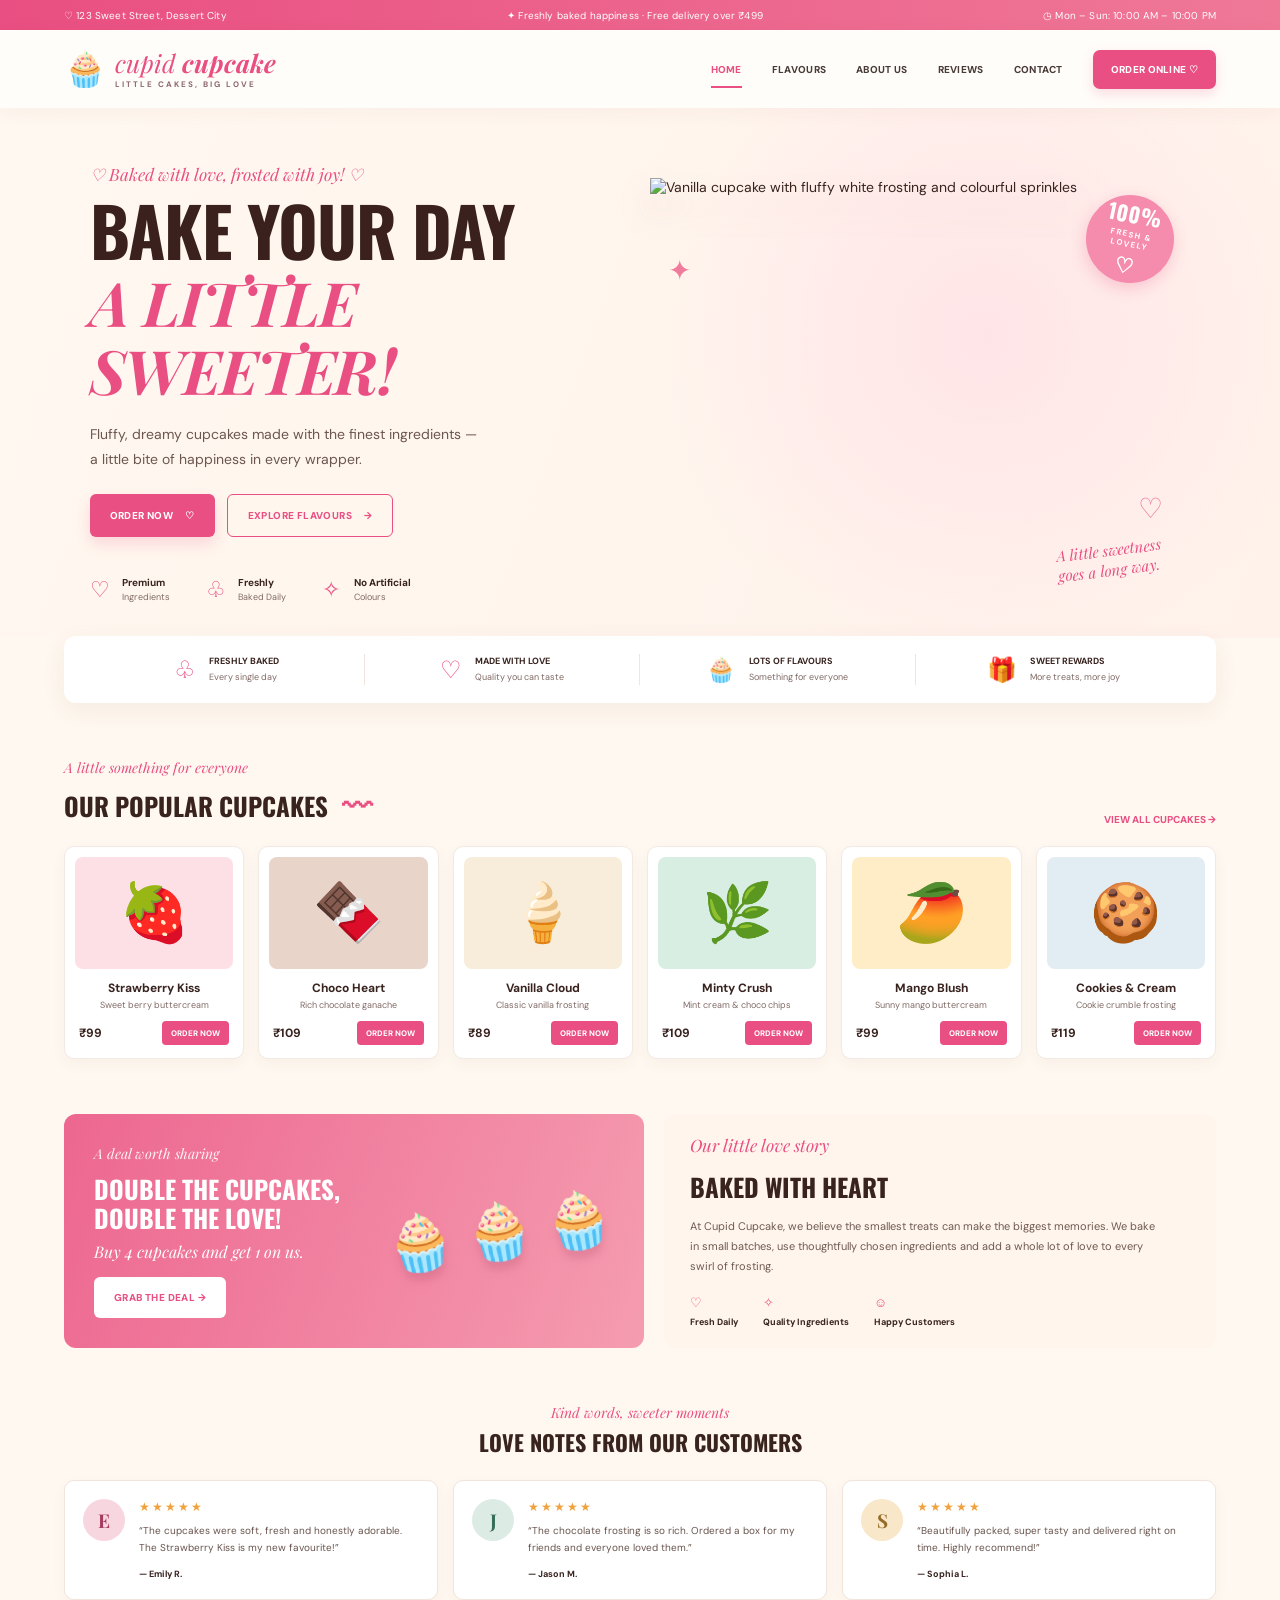
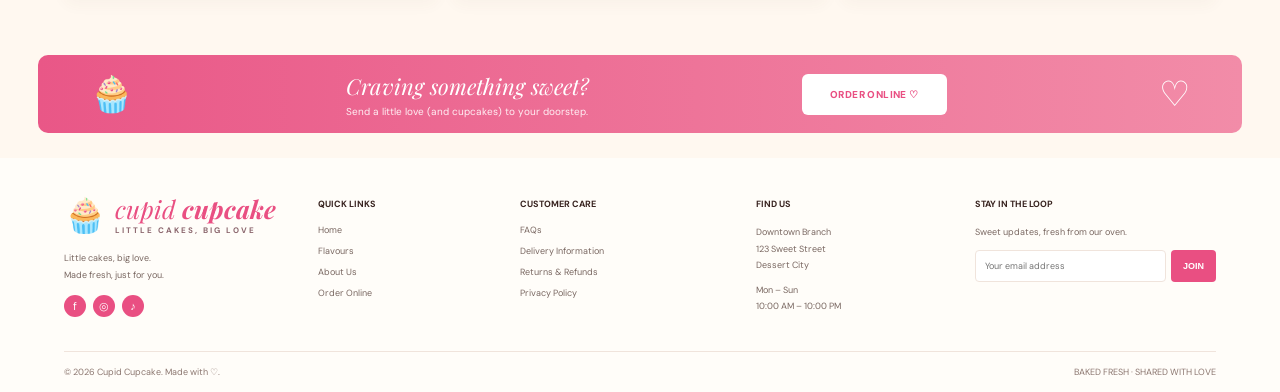
==== index.html @ 5f015a70 "Add files via upload" ====
<!DOCTYPE html>
<html lang="en">
<head>
  <meta charset="UTF-8">
  <meta name="viewport" content="width=device-width, initial-scale=1.0">
  <meta name="description" content="Cupid Cupcake — little cakes, big love. Freshly baked cupcakes for every sweet moment.">
  <title>Cupid Cupcake | Little Cakes, Big Love</title>
  <link rel="preconnect" href="https://fonts.googleapis.com">
  <link rel="preconnect" href="https://fonts.gstatic.com" crossorigin>
  <link href="https://fonts.googleapis.com/css2?family=DM+Sans:wght@400;500;600;700;800&family=Playfair+Display:ital,wght@0,600;0,700;1,600;1,700&family=Oswald:wght@500;600;700&display=swap" rel="stylesheet">
  <link rel="stylesheet" href="styles.css">
</head>
<body>
  <div class="top-strip">
    <span>♡ 123 Sweet Street, Dessert City</span>
    <span>✦ Freshly baked happiness · Free delivery over ₹499</span>
    <span>◷ Mon – Sun: 10:00 AM – 10:00 PM</span>
  </div>

  <header class="site-header">
    <a class="brand" href="index.html" aria-label="Cupid Cupcake home">
      <span class="brand-mark">🧁</span>
      <span class="brand-name">cupid <b>cupcake</b><small>LITTLE CAKES, BIG LOVE</small></span>
    </a>
    <button class="menu-toggle" aria-label="Toggle navigation" aria-expanded="false">☰</button>
    <nav class="main-nav">
      <a class="active" href="#home">HOME</a>
      <a href="#flavors">FLAVOURS</a>
      <a href="#about">ABOUT US</a>
      <a href="#reviews">REVIEWS</a>
      <a href="#contact">CONTACT</a>
      <a class="nav-order" href="order.html">ORDER ONLINE <span>♡</span></a>
    </nav>
  </header>

  <main>
    <section class="hero" id="home">
      <div class="hero-copy">
        <p class="eyebrow">♡ Baked with love, frosted with joy! ♡</p>
        <h1>BAKE YOUR DAY<br><em>A LITTLE SWEETER!</em></h1>
        <p class="hero-description">Fluffy, dreamy cupcakes made with the finest ingredients — a little bite of happiness in every wrapper.</p>
        <div class="hero-actions">
          <a class="button button-primary" href="order.html">ORDER NOW <span>♡</span></a>
          <a class="button button-outline" href="#flavors">EXPLORE FLAVOURS <span>→</span></a>
        </div>
        <div class="hero-perks">
          <div><span>♡</span><b>Premium</b><small>Ingredients</small></div>
          <div><span>♧</span><b>Freshly</b><small>Baked Daily</small></div>
          <div><span>✧</span><b>No Artificial</b><small>Colours</small></div>
        </div>
      </div>
      <div class="hero-art">
        <div class="floating-sticker">100%<small>FRESH &<br>LOVELY</small>♡</div>
        <span class="sparkle sparkle-one">✦</span><span class="sparkle sparkle-two">♡</span>
        <img src="assets/cupcake-hero.png" alt="Vanilla cupcake with fluffy white frosting and colourful sprinkles">
        <div class="hero-caption">A little sweetness<br>goes a long way.</div>
      </div>
    </section>

    <section class="benefit-bar" aria-label="Our promises">
      <div><span>♧</span><p><b>FRESHLY BAKED</b><small>Every single day</small></p></div>
      <div><span>♡</span><p><b>MADE WITH LOVE</b><small>Quality you can taste</small></p></div>
      <div><span>🧁</span><p><b>LOTS OF FLAVOURS</b><small>Something for everyone</small></p></div>
      <div><span>🎁</span><p><b>SWEET REWARDS</b><small>More treats, more joy</small></p></div>
    </section>

    <section class="flavours section-wrap" id="flavors">
      <div class="section-heading">
        <div><p class="eyebrow">A little something for everyone</p><h2>OUR POPULAR CUPCAKES <span>〰</span></h2></div>
        <a class="text-link" href="order.html">VIEW ALL CUPCAKES →</a>
      </div>
      <div class="flavour-grid">
        <article class="flavour-card"><div class="flavour-art strawberry">🍓</div><h3>Strawberry Kiss</h3><p>Sweet berry buttercream</p><div class="card-bottom"><b>₹99</b><a href="order.html?item=Strawberry%20Kiss">ORDER NOW</a></div></article>
        <article class="flavour-card"><div class="flavour-art chocolate">🍫</div><h3>Choco Heart</h3><p>Rich chocolate ganache</p><div class="card-bottom"><b>₹109</b><a href="order.html?item=Choco%20Heart">ORDER NOW</a></div></article>
        <article class="flavour-card"><div class="flavour-art vanilla">🍦</div><h3>Vanilla Cloud</h3><p>Classic vanilla frosting</p><div class="card-bottom"><b>₹89</b><a href="order.html?item=Vanilla%20Cloud">ORDER NOW</a></div></article>
        <article class="flavour-card"><div class="flavour-art mint">🌿</div><h3>Minty Crush</h3><p>Mint cream & choco chips</p><div class="card-bottom"><b>₹109</b><a href="order.html?item=Minty%20Crush">ORDER NOW</a></div></article>
        <article class="flavour-card"><div class="flavour-art mango">🥭</div><h3>Mango Blush</h3><p>Sunny mango buttercream</p><div class="card-bottom"><b>₹99</b><a href="order.html?item=Mango%20Blush">ORDER NOW</a></div></article>
        <article class="flavour-card"><div class="flavour-art cookies">🍪</div><h3>Cookies & Cream</h3><p>Cookie crumble frosting</p><div class="card-bottom"><b>₹119</b><a href="order.html?item=Cookies%20%26%20Cream">ORDER NOW</a></div></article>
      </div>
    </section>

    <section class="story-row section-wrap" id="about">
      <div class="deal-panel">
        <div><p class="eyebrow">A deal worth sharing</p><h2>DOUBLE THE CUPCAKES,<br>DOUBLE THE LOVE!</h2><p>Buy 4 cupcakes and get 1 on us.</p><a class="button button-light" href="order.html">GRAB THE DEAL →</a></div>
        <div class="deal-cupcakes">🧁 🧁 🧁</div>
      </div>
      <div class="about-panel">
        <p class="eyebrow">Our little love story</p><h2>BAKED WITH HEART</h2>
        <p>At Cupid Cupcake, we believe the smallest treats can make the biggest memories. We bake in small batches, use thoughtfully chosen ingredients and add a whole lot of love to every swirl of frosting.</p>
        <div class="about-points"><span>♡ <b>Fresh Daily</b></span><span>✧ <b>Quality Ingredients</b></span><span>☺ <b>Happy Customers</b></span></div>
      </div>
    </section>

    <section class="reviews section-wrap" id="reviews">
      <div class="center-heading"><p class="eyebrow">Kind words, sweeter moments</p><h2>LOVE NOTES FROM OUR CUSTOMERS</h2></div>
      <div class="review-grid">
        <article class="review-card"><div class="avatar">E</div><div><div class="stars">★★★★★</div><p>“The cupcakes were soft, fresh and honestly adorable. The Strawberry Kiss is my new favourite!”</p><b>— Emily R.</b></div></article>
        <article class="review-card"><div class="avatar avatar-two">J</div><div><div class="stars">★★★★★</div><p>“The chocolate frosting is so rich. Ordered a box for my friends and everyone loved them.”</p><b>— Jason M.</b></div></article>
        <article class="review-card"><div class="avatar avatar-three">S</div><div><div class="stars">★★★★★</div><p>“Beautifully packed, super tasty and delivered right on time. Highly recommend!”</p><b>— Sophia L.</b></div></article>
      </div>
    </section>

    <section class="cta-strip"><span>🧁</span><div><h2>Craving something sweet?</h2><p>Send a little love (and cupcakes) to your doorstep.</p></div><a class="button button-light" href="order.html">ORDER ONLINE ♡</a><span>♡</span></section>
  </main>

  <footer id="contact">
    <div class="footer-main">
      <div class="footer-brand"><a class="brand" href="#home"><span class="brand-mark">🧁</span><span class="brand-name">cupid <b>cupcake</b><small>LITTLE CAKES, BIG LOVE</small></span></a><p>Little cakes, big love.<br>Made fresh, just for you.</p><div class="socials"><a href="#">f</a><a href="#">◎</a><a href="#">♪</a></div></div>
      <div><h4>QUICK LINKS</h4><a href="#home">Home</a><a href="#flavors">Flavours</a><a href="#about">About Us</a><a href="order.html">Order Online</a></div>
      <div><h4>CUSTOMER CARE</h4><a href="#contact">FAQs</a><a href="#contact">Delivery Information</a><a href="#contact">Returns & Refunds</a><a href="#contact">Privacy Policy</a></div>
      <div><h4>FIND US</h4><p>Downtown Branch<br>123 Sweet Street<br>Dessert City</p><p>Mon – Sun<br>10:00 AM – 10:00 PM</p></div>
      <div><h4>STAY IN THE LOOP</h4><p>Sweet updates, fresh from our oven.</p><form class="newsletter" id="newsletter"><input type="email" placeholder="Your email address" required><button>JOIN</button></form><small id="newsletter-message"></small></div>
    </div>
    <div class="footer-bottom"><span>© 2026 Cupid Cupcake. Made with ♡.</span><span>BAKED FRESH · SHARED WITH LOVE</span></div>
  </footer>
  <script src="script.js"></script>
</body>
</html>
---- styles.css ----
*{box-sizing:border-box} :root{--pink:#e94f82;--pink-dark:#d93670;--rose:#f9d7df;--cream:#fff8f0;--ink:#38231f;--muted:#806b65;--line:#f0e4dc;--mint:#d9f0e5} html{scroll-behavior:smooth}body{margin:0;background:var(--cream);color:var(--ink);font-family:"DM Sans",sans-serif;font-size:14px}.top-strip{height:30px;background:linear-gradient(90deg,#e94f82,#ef7897);color:white;display:flex;align-items:center;justify-content:space-between;padding:0 5%;font-size:10px;letter-spacing:.15px}.site-header{height:78px;background:#fffdf9;display:flex;align-items:center;justify-content:space-between;padding:0 5%;position:sticky;top:0;z-index:20;box-shadow:0 4px 18px #6b37200b}.brand{display:flex;align-items:center;gap:9px;text-decoration:none;color:var(--pink);min-width:170px}.brand-mark{font-size:34px}.brand-name{font-family:"Playfair Display",serif;font-style:italic;font-size:25px;line-height:1}.brand-name b{font-weight:700}.brand-name small{display:block;font:700 8px "DM Sans",sans-serif;letter-spacing:2px;margin-top:4px;color:#8b666d}.main-nav{display:flex;align-items:center;gap:30px}.main-nav a{font-size:10px;font-weight:800;color:#493b37;text-decoration:none;letter-spacing:.3px;position:relative}.main-nav a:hover,.main-nav a.active{color:var(--pink)}.main-nav a.active:after{content:"";position:absolute;bottom:-12px;left:0;width:100%;height:2px;background:var(--pink)}.main-nav .nav-order{background:var(--pink);color:white;padding:13px 18px;border-radius:7px;box-shadow:0 5px 12px #e94f8230}.main-nav .nav-order:after{display:none}.menu-toggle{display:none;border:0;background:none;font-size:25px;color:var(--pink)}.hero{min-height:470px;padding:55px 7% 34px;display:grid;grid-template-columns:1fr 1fr;align-items:center;background:radial-gradient(circle at 77% 43%,#ffe4e7 0,transparent 33%),linear-gradient(110deg,#fff8f0,#fff2eb);overflow:hidden}.hero-copy{max-width:550px}.eyebrow{font-family:"Playfair Display",serif;font-style:italic;color:var(--pink);font-size:17px;margin:0 0 12px}.hero h1,.order-intro h1{font:700 clamp(42px,5.4vw,68px)/.98 "Oswald",sans-serif;letter-spacing:-1.2px;margin:0;color:#3b211d}.hero h1 em,.order-intro h1 em{font-family:"Playfair Display",serif;font-size:.9em;color:var(--pink);font-weight:700}.hero-description{font-size:14px;line-height:1.8;color:#6c5650;max-width:390px;margin:22px 0}.hero-actions{display:flex;gap:12px;flex-wrap:wrap}.button{display:inline-flex;align-items:center;justify-content:center;gap:12px;text-decoration:none;border:0;border-radius:6px;padding:14px 20px;font:800 10px "DM Sans",sans-serif;letter-spacing:.4px;cursor:pointer;transition:.2s}.button:hover,.nav-order:hover{transform:translateY(-2px);filter:brightness(.98)}.button-primary{background:var(--pink);color:white;box-shadow:0 7px 16px #e94f8233}.button-outline{border:1px solid var(--pink);color:var(--pink);background:transparent}.button-light{background:white;color:var(--pink)}.hero-perks{display:flex;gap:36px;margin-top:38px}.hero-perks div{display:grid;grid-template-columns:25px auto;column-gap:7px;align-items:center}.hero-perks span{grid-row:span 2;color:var(--pink);font-size:22px}.hero-perks b{font-size:10px}.hero-perks small{font-size:9px;color:var(--muted)}.hero-art{position:relative;display:flex;justify-content:center;align-items:center;min-height:390px}.hero-art img{width:min(100%,530px);height:410px;object-fit:contain;filter:drop-shadow(0 18px 16px #a65d3930);position:relative;z-index:1}.floating-sticker{position:absolute;right:3%;top:4%;width:88px;height:88px;border-radius:50%;background:#f58bad;color:white;display:flex;flex-direction:column;align-items:center;justify-content:center;font:700 21px "Oswald";transform:rotate(12deg);z-index:2;box-shadow:0 5px 15px #e94f8240}.floating-sticker small{font:700 8px "DM Sans";text-align:center;letter-spacing:1px}.sparkle{position:absolute;color:#f17b9c;font-size:28px}.sparkle-one{left:5%;top:18%}.sparkle-two{right:5%;bottom:15%}.hero-caption{position:absolute;bottom:8px;right:5%;font:italic 15px "Playfair Display";color:var(--pink);transform:rotate(-7deg)}.benefit-bar{margin:-2px auto 0;position:relative;z-index:3;width:90%;background:white;border-radius:12px;box-shadow:0 7px 24px #70412b12;display:grid;grid-template-columns:repeat(4,1fr);padding:18px 25px}.benefit-bar>div{display:flex;align-items:center;justify-content:center;gap:13px;border-right:1px solid var(--line)}.benefit-bar>div:last-child{border:0}.benefit-bar>div>span{font-size:24px;color:var(--pink)}.benefit-bar p{margin:0;display:grid;gap:4px}.benefit-bar b{font-size:9px}.benefit-bar small{font-size:9px;color:var(--muted)}.section-wrap{width:90%;max-width:1300px;margin:55px auto}.section-heading{display:flex;justify-content:space-between;align-items:end;margin-bottom:20px}.section-heading .eyebrow,.center-heading .eyebrow{font-size:14px;margin-bottom:4px}.section-heading h2,.center-heading h2,.about-panel h2{font:700 25px "Oswald";margin:0}.section-heading h2 span{color:var(--pink);font-size:30px;margin-left:8px}.text-link{font-size:10px;font-weight:800;color:var(--pink);text-decoration:none}.flavour-grid{display:grid;grid-template-columns:repeat(6,1fr);gap:14px}.flavour-card{background:white;border:1px solid #f2e9e3;border-radius:10px;overflow:hidden;text-align:center;padding:10px 10px 13px;box-shadow:0 5px 15px #68422a0b;transition:.2s}.flavour-card:hover{transform:translateY(-5px);box-shadow:0 12px 24px #68422a17}.flavour-art{height:112px;border-radius:8px;display:grid;place-items:center;font-size:57px;background:#fde0e5}.chocolate{background:#e9d4c9!important}.vanilla{background:#f8edda!important}.mint{background:#d9eee2!important}.mango{background:#ffedc8!important}.cookies{background:#e2edf3!important}.flavour-card h3{font-size:12px;margin:11px 0 3px}.flavour-card p{font-size:9px;color:var(--muted);margin:0 0 10px}.card-bottom{display:flex;justify-content:space-between;align-items:center;padding:0 4px}.card-bottom b{font-size:12px}.card-bottom a{font-size:8px;font-weight:800;color:white;background:var(--pink);border-radius:4px;padding:7px 9px;text-decoration:none}.story-row{display:grid;grid-template-columns:1.05fr 1fr;gap:20px;margin-top:40px}.deal-panel{min-height:205px;border-radius:12px;padding:27px 30px;background:linear-gradient(110deg,#ed6790,#f59cb0);color:white;display:flex;align-items:center;justify-content:space-between;overflow:hidden}.deal-panel .eyebrow{color:#fff3f6;font-size:14px}.deal-panel h2{font:700 25px/1.15 "Oswald";margin:0 0 8px}.deal-panel p:not(.eyebrow){font:italic 16px "Playfair Display";margin:0 0 15px}.deal-cupcakes{font-size:55px;white-space:nowrap;transform:rotate(-8deg);filter:drop-shadow(0 8px 4px #9b385533)}.about-panel{padding:20px 26px;background:#fff5ec;border-radius:12px}.about-panel h2{margin-bottom:12px}.about-panel>p:not(.eyebrow){font-size:11px;line-height:1.8;color:#6f5a52;max-width:470px}.about-points{display:flex;gap:25px;margin-top:18px;color:var(--pink);font-size:13px}.about-points b{display:block;color:var(--ink);font-size:9px;margin-top:5px}.reviews{margin-top:50px}.center-heading{text-align:center;margin-bottom:22px}.center-heading h2{font-size:22px}.review-grid{display:grid;grid-template-columns:repeat(3,1fr);gap:15px}.review-card{background:white;border:1px solid var(--line);border-radius:10px;padding:18px;display:flex;gap:14px;box-shadow:0 5px 15px #68422a0a}.avatar{flex:0 0 42px;height:42px;border-radius:50%;display:grid;place-items:center;background:#f8d6df;color:#a43b60;font:700 19px "Playfair Display"}.avatar-two{background:#dcece5;color:#376e59}.avatar-three{background:#f8e7c9;color:#956c27}.stars{color:#f1a13b;letter-spacing:2px;font-size:12px}.review-card p{font-size:10px;line-height:1.7;color:#68544d;margin:7px 0}.review-card b{font-size:9px}.cta-strip{width:94%;margin:35px auto 25px;background:linear-gradient(90deg,#e95787,#f28ca8);border-radius:10px;min-height:78px;padding:12px 4%;display:flex;align-items:center;justify-content:space-between;color:white}.cta-strip>span{font-size:35px}.cta-strip h2{font:italic 22px "Playfair Display";margin:0}.cta-strip p{font-size:10px;margin:4px 0 0;color:#fff0f4}.cta-strip .button{min-width:145px}footer{background:#fffdf9;padding:35px 5% 0}.footer-main{display:grid;grid-template-columns:1.3fr 1fr 1.2fr 1.1fr 1.4fr;gap:30px;padding-bottom:28px}.footer-main h4{font-size:9px;margin:5px 0 14px}.footer-main>div>a:not(.brand){display:block;text-decoration:none;color:#796761;font-size:9px;margin:9px 0}.footer-main p{font-size:9px;line-height:1.8;color:#796761}.footer-brand>p{margin:12px 0}.socials{display:flex;gap:7px}.socials a{width:22px;height:22px;border-radius:50%;background:var(--pink);color:white;text-decoration:none;display:grid;place-items:center;font-size:11px}.newsletter{display:flex;gap:5px}.newsletter input{min-width:0;width:100%;border:1px solid var(--line);border-radius:4px;padding:9px;font:9px "DM Sans"}.newsletter button{border:0;background:var(--pink);color:white;font-size:9px;font-weight:800;border-radius:4px;padding:0 12px}.footer-bottom{border-top:1px solid var(--line);padding:14px 0;display:flex;justify-content:space-between;color:#8c7770;font-size:9px}.order-page{background:#fff9f4}.order-main{width:90%;max-width:1300px;margin:0 auto 55px}.order-intro{text-align:center;padding:52px 10px 38px}.order-intro h1{font-size:49px}.order-intro>p:last-child{color:var(--muted);font-size:12px}.order-layout{display:grid;grid-template-columns:1.55fr .9fr;gap:25px;align-items:start}.order-catalog,.cart-panel{background:white;border:1px solid var(--line);border-radius:13px;padding:24px;box-shadow:0 7px 25px #68422a0b}.menu-note{font:italic 13px "Playfair Display";color:var(--pink)}.order-grid{display:grid;grid-template-columns:repeat(2,1fr);gap:12px}.order-item{border:1px solid var(--line);border-radius:10px;padding:12px;display:grid;grid-template-columns:72px 1fr 32px;gap:12px;align-items:center}.order-emoji{width:72px;height:72px;border-radius:9px;background:#fde0e5;display:grid;place-items:center;font-size:35px}.order-item h3{font-size:12px;margin:0 0 5px}.order-item p{font-size:9px;color:var(--muted);margin:0 0 7px}.order-item b{font-size:11px}.add-button{width:30px;height:30px;border:0;border-radius:50%;background:var(--pink);color:white;font-size:21px;cursor:pointer}.add-button:hover{background:var(--pink-dark)}.cart-panel{position:sticky;top:100px}.cart-title{display:flex;justify-content:space-between;align-items:center;border-bottom:1px solid var(--line);padding-bottom:15px}.cart-title h2{font:700 19px "Oswald";margin:0}.cart-title span{font-size:24px;color:var(--pink)}.cart-items{padding:8px 0}.empty-cart{text-align:center;color:#8b7770;font:italic 14px "Playfair Display";padding:20px 0}.empty-cart span{font:10px "DM Sans";line-height:2}.cart-line{display:grid;grid-template-columns:1fr auto;gap:8px;padding:11px 0;border-bottom:1px solid #f4ece7}.cart-line strong{font-size:11px}.cart-line small{display:block;color:var(--muted);font-size:9px;margin-top:4px}.quantity{display:flex;align-items:center;gap:8px}.quantity button{border:1px solid var(--line);background:#fff7f4;color:var(--pink);border-radius:50%;width:22px;height:22px;cursor:pointer}.quantity b{font-size:10px}.cart-total{display:flex;justify-content:space-between;padding:9px 0;font-size:11px;color:#6f5b54}.cart-total b{color:var(--ink)}.delivery{border-bottom:1px solid var(--line)}.grand-total{font-size:14px;font-weight:800;color:var(--ink)}.grand-total b{font-size:17px;color:var(--pink)}.delivery-hint{font-size:9px;color:var(--pink);background:#fff1f4;border-radius:5px;padding:9px}.checkout-form{border-top:1px solid var(--line);padding-top:15px;margin-top:15px}.checkout-form h3{font:700 15px "Oswald";margin:0 0 12px}.checkout-form label{display:block;font-size:10px;font-weight:700;margin:10px 0}.checkout-form label small{font-weight:400;color:var(--muted)}.checkout-form input,.checkout-form textarea{display:block;width:100%;margin-top:6px;border:1px solid var(--line);border-radius:6px;padding:10px;font:10px "DM Sans";background:#fffdfa;resize:vertical}.checkout-button{width:100%;margin-top:8px}.checkout-disclaimer{font-size:8px;line-height:1.5;color:#927e76;text-align:center}.order-back{text-align:center;margin:28px}.order-back a{font-size:11px;color:var(--pink);font-weight:700;text-decoration:none}
@media(max-width:950px){.main-nav{gap:15px}.flavour-grid{grid-template-columns:repeat(3,1fr)}.footer-main{grid-template-columns:repeat(3,1fr)}.order-layout{grid-template-columns:1fr}.cart-panel{position:static}.hero{padding-left:5%;padding-right:5%}}
@media(max-width:650px){.top-strip{height:auto;min-height:28px;justify-content:center;padding:7px 10px}.top-strip span:first-child,.top-strip span:last-child{display:none}.site-header{height:68px;padding:0 5%}.menu-toggle{display:block}.main-nav{display:none;position:absolute;top:68px;left:0;right:0;background:#fffdf9;padding:20px 6%;box-shadow:0 10px 15px #4a2c1c12;flex-direction:column;align-items:flex-start;gap:20px}.main-nav.open{display:flex}.main-nav a.active:after{display:none}.hero{grid-template-columns:1fr;padding:40px 7% 20px;text-align:center}.hero-copy{margin:auto}.hero h1{font-size:47px}.hero-description{margin:18px auto}.hero-actions{justify-content:center}.hero-perks{justify-content:center;gap:17px}.hero-perks div{grid-template-columns:20px auto;text-align:left}.hero-art{min-height:300px;margin-top:10px}.hero-art img{height:310px}.floating-sticker{right:2%;top:0;width:70px;height:70px;font-size:17px}.benefit-bar{grid-template-columns:repeat(2,1fr);gap:15px;padding:17px 10px;width:92%}.benefit-bar>div{border:0;justify-content:flex-start;padding-left:8px}.section-wrap{width:92%;margin:42px auto}.section-heading{align-items:flex-start;gap:12px}.section-heading h2{font-size:21px}.text-link{font-size:8px;white-space:nowrap;padding-top:10px}.flavour-grid{grid-template-columns:repeat(2,1fr);gap:10px}.flavour-art{height:100px}.story-row{grid-template-columns:1fr}.deal-panel{padding:23px 18px}.deal-panel h2{font-size:22px}.deal-cupcakes{font-size:38px}.about-points{gap:15px}.review-grid{grid-template-columns:1fr}.cta-strip{width:92%;gap:10px;padding:15px}.cta-strip>span{font-size:25px}.cta-strip h2{font-size:17px}.cta-strip p{font-size:9px}.cta-strip .button{min-width:105px;padding:12px 9px;font-size:8px}.footer-main{grid-template-columns:repeat(2,1fr);gap:20px}.footer-bottom{gap:10px;flex-direction:column;text-align:center}.order-main{width:92%}.order-intro{padding:40px 0 25px}.order-intro h1{font-size:39px}.order-catalog,.cart-panel{padding:16px}.order-grid{grid-template-columns:1fr}.order-item{grid-template-columns:64px 1fr 30px}.order-emoji{width:64px;height:64px}.menu-note{font-size:10px}}
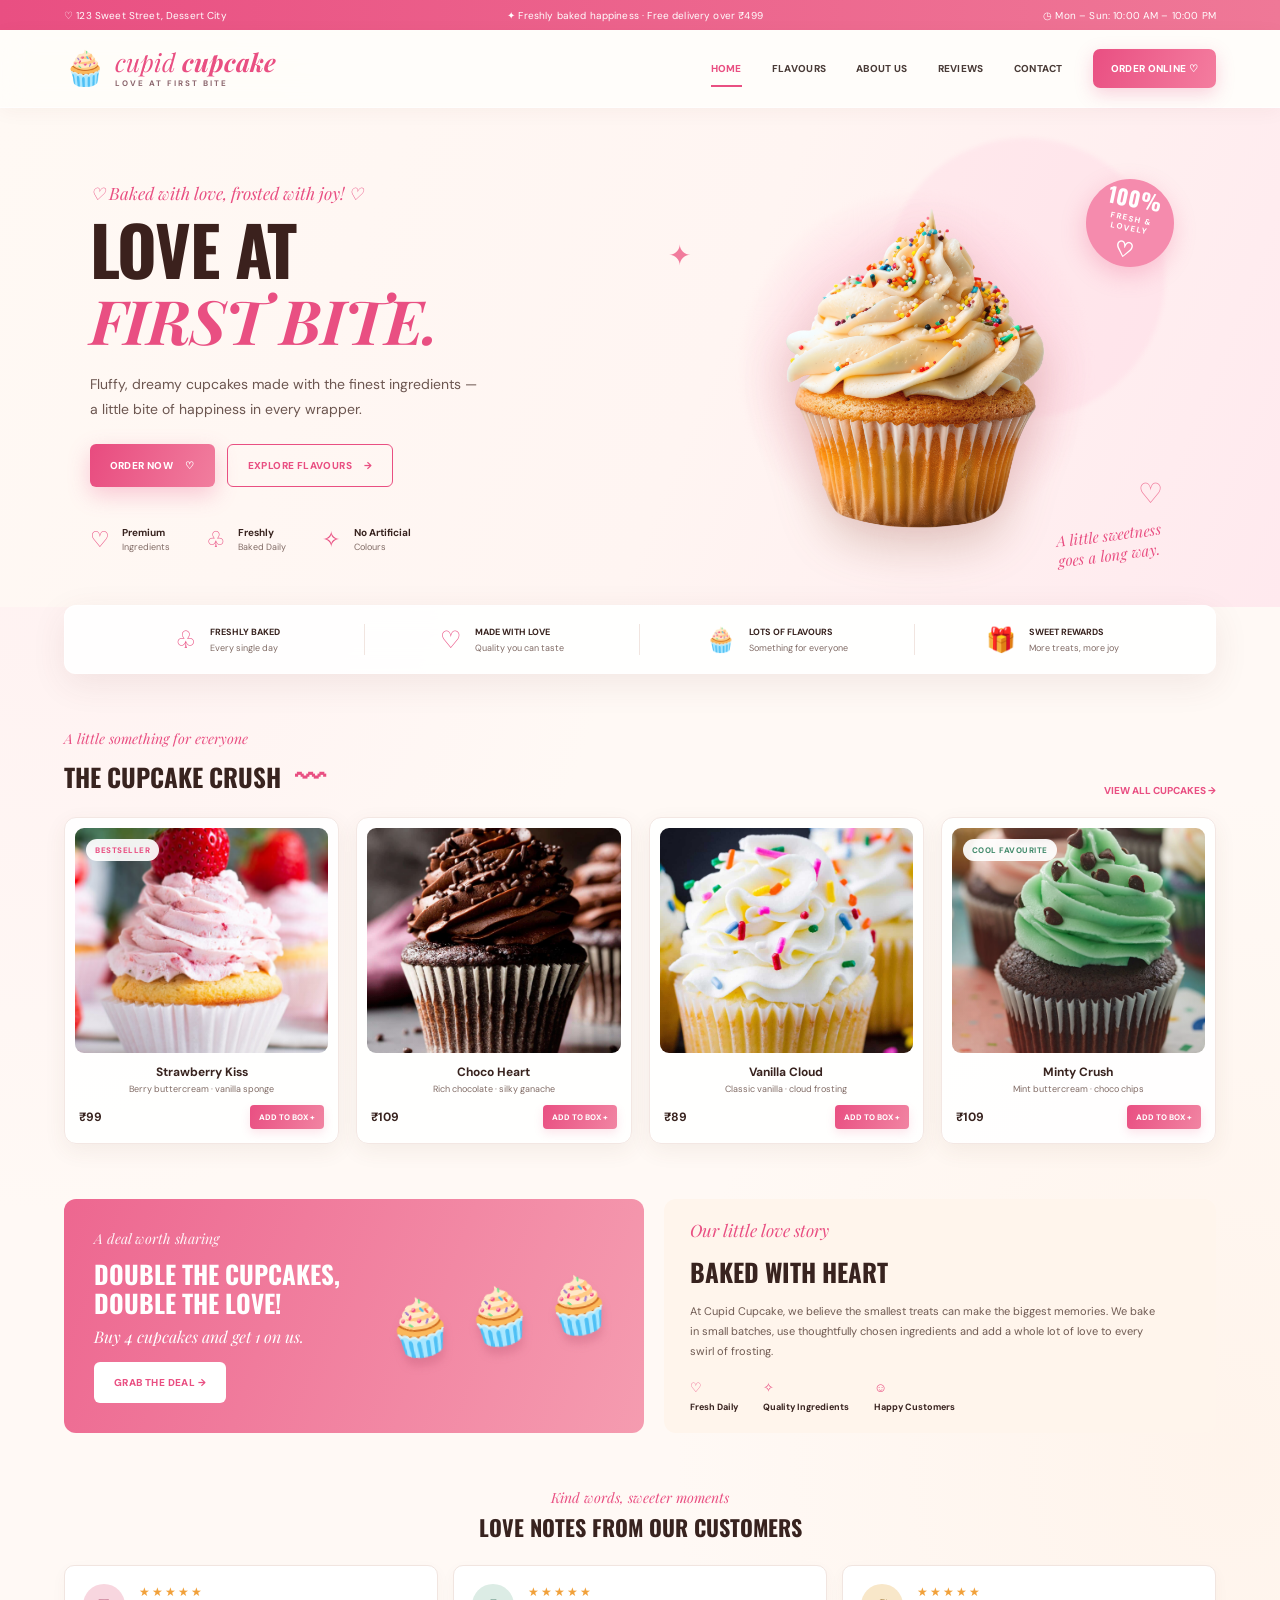
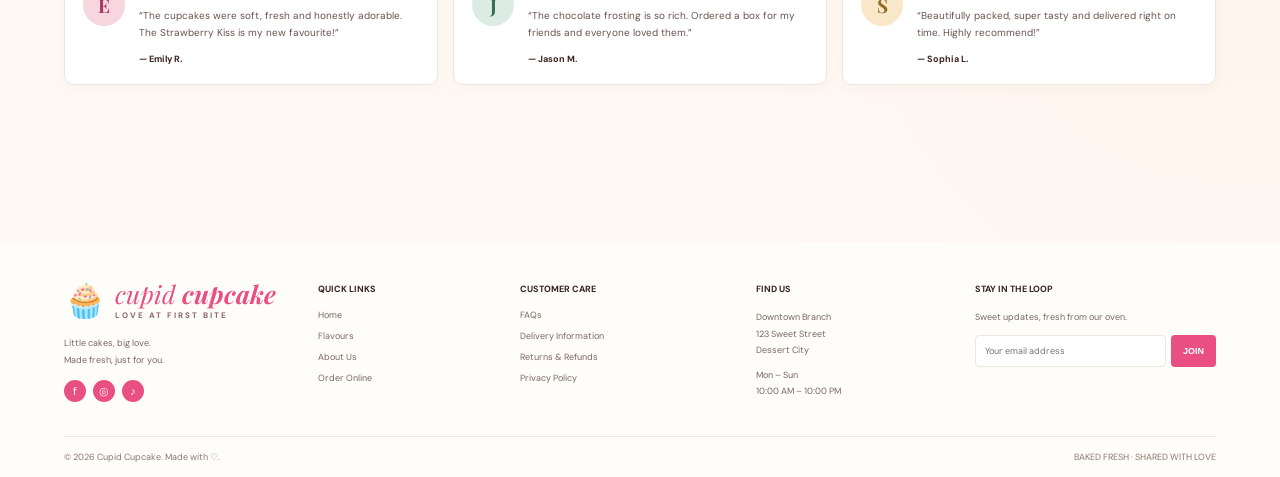
==== commit 5146350c: "Add files via upload" ====
--- a/index.html
+++ b/index.html
@@ -20,7 +20,7 @@
   <header class="site-header">
     <a class="brand" href="index.html" aria-label="Cupid Cupcake home">
       <span class="brand-mark">🧁</span>
-      <span class="brand-name">cupid <b>cupcake</b><small>LITTLE CAKES, BIG LOVE</small></span>
+      <span class="brand-name">cupid <b>cupcake</b><small>LOVE AT FIRST BITE</small></span>
     </a>
     <button class="menu-toggle" aria-label="Toggle navigation" aria-expanded="false">☰</button>
     <nav class="main-nav">
@@ -35,9 +35,9 @@
 
   <main>
     <section class="hero" id="home">
-      <div class="hero-copy">
+      <div class="hero-copy reveal">
         <p class="eyebrow">♡ Baked with love, frosted with joy! ♡</p>
-        <h1>BAKE YOUR DAY<br><em>A LITTLE SWEETER!</em></h1>
+        <h1>LOVE AT<br><em>FIRST BITE.</em></h1>
         <p class="hero-description">Fluffy, dreamy cupcakes made with the finest ingredients — a little bite of happiness in every wrapper.</p>
         <div class="hero-actions">
           <a class="button button-primary" href="order.html">ORDER NOW <span>♡</span></a>
@@ -49,15 +49,15 @@
           <div><span>✧</span><b>No Artificial</b><small>Colours</small></div>
         </div>
       </div>
-      <div class="hero-art">
+      <div class="hero-art reveal reveal-delay">
         <div class="floating-sticker">100%<small>FRESH &<br>LOVELY</small>♡</div>
         <span class="sparkle sparkle-one">✦</span><span class="sparkle sparkle-two">♡</span>
-        <img src="assets/cupcake-hero.png" alt="Vanilla cupcake with fluffy white frosting and colourful sprinkles">
+        <img src="Cupid Cupcake Hero.png" alt="Vanilla cupcake with fluffy white frosting and colourful sprinkles">
         <div class="hero-caption">A little sweetness<br>goes a long way.</div>
       </div>
     </section>
 
-    <section class="benefit-bar" aria-label="Our promises">
+    <section class="benefit-bar reveal" aria-label="Our promises">
       <div><span>♧</span><p><b>FRESHLY BAKED</b><small>Every single day</small></p></div>
       <div><span>♡</span><p><b>MADE WITH LOVE</b><small>Quality you can taste</small></p></div>
       <div><span>🧁</span><p><b>LOTS OF FLAVOURS</b><small>Something for everyone</small></p></div>
@@ -65,26 +65,24 @@
     </section>
 
     <section class="flavours section-wrap" id="flavors">
-      <div class="section-heading">
-        <div><p class="eyebrow">A little something for everyone</p><h2>OUR POPULAR CUPCAKES <span>〰</span></h2></div>
+      <div class="section-heading reveal">
+        <div><p class="eyebrow">A little something for everyone</p><h2>THE CUPCAKE CRUSH <span>〰</span></h2></div>
         <a class="text-link" href="order.html">VIEW ALL CUPCAKES →</a>
       </div>
       <div class="flavour-grid">
-        <article class="flavour-card"><div class="flavour-art strawberry">🍓</div><h3>Strawberry Kiss</h3><p>Sweet berry buttercream</p><div class="card-bottom"><b>₹99</b><a href="order.html?item=Strawberry%20Kiss">ORDER NOW</a></div></article>
-        <article class="flavour-card"><div class="flavour-art chocolate">🍫</div><h3>Choco Heart</h3><p>Rich chocolate ganache</p><div class="card-bottom"><b>₹109</b><a href="order.html?item=Choco%20Heart">ORDER NOW</a></div></article>
-        <article class="flavour-card"><div class="flavour-art vanilla">🍦</div><h3>Vanilla Cloud</h3><p>Classic vanilla frosting</p><div class="card-bottom"><b>₹89</b><a href="order.html?item=Vanilla%20Cloud">ORDER NOW</a></div></article>
-        <article class="flavour-card"><div class="flavour-art mint">🌿</div><h3>Minty Crush</h3><p>Mint cream & choco chips</p><div class="card-bottom"><b>₹109</b><a href="order.html?item=Minty%20Crush">ORDER NOW</a></div></article>
-        <article class="flavour-card"><div class="flavour-art mango">🥭</div><h3>Mango Blush</h3><p>Sunny mango buttercream</p><div class="card-bottom"><b>₹99</b><a href="order.html?item=Mango%20Blush">ORDER NOW</a></div></article>
-        <article class="flavour-card"><div class="flavour-art cookies">🍪</div><h3>Cookies & Cream</h3><p>Cookie crumble frosting</p><div class="card-bottom"><b>₹119</b><a href="order.html?item=Cookies%20%26%20Cream">ORDER NOW</a></div></article>
+        <article class="flavour-card reveal"><div class="flavour-photo"><img src="Strawberry Kiss.jpg" alt="Strawberry Kiss cupcake" loading="lazy"><span class="photo-tag">BESTSELLER</span></div><h3>Strawberry Kiss</h3><p>Berry buttercream · vanilla sponge</p><div class="card-bottom"><b>₹99</b><a href="order.html?item=Strawberry%20Kiss">ADD TO BOX +</a></div></article>
+        <article class="flavour-card reveal reveal-delay-1"><div class="flavour-photo"><img src="Choco Heart.jpg" alt="Choco Heart cupcake" loading="lazy"></div><h3>Choco Heart</h3><p>Rich chocolate · silky ganache</p><div class="card-bottom"><b>₹109</b><a href="order.html?item=Choco%20Heart">ADD TO BOX +</a></div></article>
+        <article class="flavour-card reveal reveal-delay-2"><div class="flavour-photo"><img src="Vanilla Cloud.jpg" alt="Vanilla Cloud cupcake" loading="lazy"></div><h3>Vanilla Cloud</h3><p>Classic vanilla · cloud frosting</p><div class="card-bottom"><b>₹89</b><a href="order.html?item=Vanilla%20Cloud">ADD TO BOX +</a></div></article>
+        <article class="flavour-card reveal reveal-delay-3"><div class="flavour-photo"><img src="Minty Crush.webp" alt="Minty Crush cupcake" loading="lazy"><span class="photo-tag mint-tag">COOL FAVOURITE</span></div><h3>Minty Crush</h3><p>Mint buttercream · choco chips</p><div class="card-bottom"><b>₹109</b><a href="order.html?item=Minty%20Crush">ADD TO BOX +</a></div></article>
       </div>
     </section>
 
     <section class="story-row section-wrap" id="about">
-      <div class="deal-panel">
+      <div class="deal-panel reveal">
         <div><p class="eyebrow">A deal worth sharing</p><h2>DOUBLE THE CUPCAKES,<br>DOUBLE THE LOVE!</h2><p>Buy 4 cupcakes and get 1 on us.</p><a class="button button-light" href="order.html">GRAB THE DEAL →</a></div>
         <div class="deal-cupcakes">🧁 🧁 🧁</div>
       </div>
-      <div class="about-panel">
+      <div class="about-panel reveal reveal-delay">
         <p class="eyebrow">Our little love story</p><h2>BAKED WITH HEART</h2>
         <p>At Cupid Cupcake, we believe the smallest treats can make the biggest memories. We bake in small batches, use thoughtfully chosen ingredients and add a whole lot of love to every swirl of frosting.</p>
         <div class="about-points"><span>♡ <b>Fresh Daily</b></span><span>✧ <b>Quality Ingredients</b></span><span>☺ <b>Happy Customers</b></span></div>
@@ -92,20 +90,20 @@
     </section>
 
     <section class="reviews section-wrap" id="reviews">
-      <div class="center-heading"><p class="eyebrow">Kind words, sweeter moments</p><h2>LOVE NOTES FROM OUR CUSTOMERS</h2></div>
+      <div class="center-heading reveal"><p class="eyebrow">Kind words, sweeter moments</p><h2>LOVE NOTES FROM OUR CUSTOMERS</h2></div>
       <div class="review-grid">
-        <article class="review-card"><div class="avatar">E</div><div><div class="stars">★★★★★</div><p>“The cupcakes were soft, fresh and honestly adorable. The Strawberry Kiss is my new favourite!”</p><b>— Emily R.</b></div></article>
-        <article class="review-card"><div class="avatar avatar-two">J</div><div><div class="stars">★★★★★</div><p>“The chocolate frosting is so rich. Ordered a box for my friends and everyone loved them.”</p><b>— Jason M.</b></div></article>
-        <article class="review-card"><div class="avatar avatar-three">S</div><div><div class="stars">★★★★★</div><p>“Beautifully packed, super tasty and delivered right on time. Highly recommend!”</p><b>— Sophia L.</b></div></article>
+        <article class="review-card reveal"><div class="avatar">E</div><div><div class="stars">★★★★★</div><p>“The cupcakes were soft, fresh and honestly adorable. The Strawberry Kiss is my new favourite!”</p><b>— Emily R.</b></div></article>
+        <article class="review-card reveal reveal-delay-1"><div class="avatar avatar-two">J</div><div><div class="stars">★★★★★</div><p>“The chocolate frosting is so rich. Ordered a box for my friends and everyone loved them.”</p><b>— Jason M.</b></div></article>
+        <article class="review-card reveal reveal-delay-2"><div class="avatar avatar-three">S</div><div><div class="stars">★★★★★</div><p>“Beautifully packed, super tasty and delivered right on time. Highly recommend!”</p><b>— Sophia L.</b></div></article>
       </div>
     </section>
 
-    <section class="cta-strip"><span>🧁</span><div><h2>Craving something sweet?</h2><p>Send a little love (and cupcakes) to your doorstep.</p></div><a class="button button-light" href="order.html">ORDER ONLINE ♡</a><span>♡</span></section>
+    <section class="cta-strip reveal"><span>🧁</span><div><h2>Craving something sweet?</h2><p>Send a little love (and cupcakes) to your doorstep.</p></div><a class="button button-light" href="order.html">ORDER ONLINE ♡</a><span>♡</span></section>
   </main>
 
   <footer id="contact">
     <div class="footer-main">
-      <div class="footer-brand"><a class="brand" href="#home"><span class="brand-mark">🧁</span><span class="brand-name">cupid <b>cupcake</b><small>LITTLE CAKES, BIG LOVE</small></span></a><p>Little cakes, big love.<br>Made fresh, just for you.</p><div class="socials"><a href="#">f</a><a href="#">◎</a><a href="#">♪</a></div></div>
+      <div class="footer-brand"><a class="brand" href="#home"><span class="brand-mark">🧁</span><span class="brand-name">cupid <b>cupcake</b><small>LOVE AT FIRST BITE</small></span></a><p>Little cakes, big love.<br>Made fresh, just for you.</p><div class="socials"><a href="#">f</a><a href="#">◎</a><a href="#">♪</a></div></div>
       <div><h4>QUICK LINKS</h4><a href="#home">Home</a><a href="#flavors">Flavours</a><a href="#about">About Us</a><a href="order.html">Order Online</a></div>
       <div><h4>CUSTOMER CARE</h4><a href="#contact">FAQs</a><a href="#contact">Delivery Information</a><a href="#contact">Returns & Refunds</a><a href="#contact">Privacy Policy</a></div>
       <div><h4>FIND US</h4><p>Downtown Branch<br>123 Sweet Street<br>Dessert City</p><p>Mon – Sun<br>10:00 AM – 10:00 PM</p></div>
--- a/styles.css
+++ b/styles.css
@@ -1,3 +1,48 @@
 *{box-sizing:border-box} :root{--pink:#e94f82;--pink-dark:#d93670;--rose:#f9d7df;--cream:#fff8f0;--ink:#38231f;--muted:#806b65;--line:#f0e4dc;--mint:#d9f0e5} html{scroll-behavior:smooth}body{margin:0;background:var(--cream);color:var(--ink);font-family:"DM Sans",sans-serif;font-size:14px}.top-strip{height:30px;background:linear-gradient(90deg,#e94f82,#ef7897);color:white;display:flex;align-items:center;justify-content:space-between;padding:0 5%;font-size:10px;letter-spacing:.15px}.site-header{height:78px;background:#fffdf9;display:flex;align-items:center;justify-content:space-between;padding:0 5%;position:sticky;top:0;z-index:20;box-shadow:0 4px 18px #6b37200b}.brand{display:flex;align-items:center;gap:9px;text-decoration:none;color:var(--pink);min-width:170px}.brand-mark{font-size:34px}.brand-name{font-family:"Playfair Display",serif;font-style:italic;font-size:25px;line-height:1}.brand-name b{font-weight:700}.brand-name small{display:block;font:700 8px "DM Sans",sans-serif;letter-spacing:2px;margin-top:4px;color:#8b666d}.main-nav{display:flex;align-items:center;gap:30px}.main-nav a{font-size:10px;font-weight:800;color:#493b37;text-decoration:none;letter-spacing:.3px;position:relative}.main-nav a:hover,.main-nav a.active{color:var(--pink)}.main-nav a.active:after{content:"";position:absolute;bottom:-12px;left:0;width:100%;height:2px;background:var(--pink)}.main-nav .nav-order{background:var(--pink);color:white;padding:13px 18px;border-radius:7px;box-shadow:0 5px 12px #e94f8230}.main-nav .nav-order:after{display:none}.menu-toggle{display:none;border:0;background:none;font-size:25px;color:var(--pink)}.hero{min-height:470px;padding:55px 7% 34px;display:grid;grid-template-columns:1fr 1fr;align-items:center;background:radial-gradient(circle at 77% 43%,#ffe4e7 0,transparent 33%),linear-gradient(110deg,#fff8f0,#fff2eb);overflow:hidden}.hero-copy{max-width:550px}.eyebrow{font-family:"Playfair Display",serif;font-style:italic;color:var(--pink);font-size:17px;margin:0 0 12px}.hero h1,.order-intro h1{font:700 clamp(42px,5.4vw,68px)/.98 "Oswald",sans-serif;letter-spacing:-1.2px;margin:0;color:#3b211d}.hero h1 em,.order-intro h1 em{font-family:"Playfair Display",serif;font-size:.9em;color:var(--pink);font-weight:700}.hero-description{font-size:14px;line-height:1.8;color:#6c5650;max-width:390px;margin:22px 0}.hero-actions{display:flex;gap:12px;flex-wrap:wrap}.button{display:inline-flex;align-items:center;justify-content:center;gap:12px;text-decoration:none;border:0;border-radius:6px;padding:14px 20px;font:800 10px "DM Sans",sans-serif;letter-spacing:.4px;cursor:pointer;transition:.2s}.button:hover,.nav-order:hover{transform:translateY(-2px);filter:brightness(.98)}.button-primary{background:var(--pink);color:white;box-shadow:0 7px 16px #e94f8233}.button-outline{border:1px solid var(--pink);color:var(--pink);background:transparent}.button-light{background:white;color:var(--pink)}.hero-perks{display:flex;gap:36px;margin-top:38px}.hero-perks div{display:grid;grid-template-columns:25px auto;column-gap:7px;align-items:center}.hero-perks span{grid-row:span 2;color:var(--pink);font-size:22px}.hero-perks b{font-size:10px}.hero-perks small{font-size:9px;color:var(--muted)}.hero-art{position:relative;display:flex;justify-content:center;align-items:center;min-height:390px}.hero-art img{width:min(100%,530px);height:410px;object-fit:contain;filter:drop-shadow(0 18px 16px #a65d3930);position:relative;z-index:1}.floating-sticker{position:absolute;right:3%;top:4%;width:88px;height:88px;border-radius:50%;background:#f58bad;color:white;display:flex;flex-direction:column;align-items:center;justify-content:center;font:700 21px "Oswald";transform:rotate(12deg);z-index:2;box-shadow:0 5px 15px #e94f8240}.floating-sticker small{font:700 8px "DM Sans";text-align:center;letter-spacing:1px}.sparkle{position:absolute;color:#f17b9c;font-size:28px}.sparkle-one{left:5%;top:18%}.sparkle-two{right:5%;bottom:15%}.hero-caption{position:absolute;bottom:8px;right:5%;font:italic 15px "Playfair Display";color:var(--pink);transform:rotate(-7deg)}.benefit-bar{margin:-2px auto 0;position:relative;z-index:3;width:90%;background:white;border-radius:12px;box-shadow:0 7px 24px #70412b12;display:grid;grid-template-columns:repeat(4,1fr);padding:18px 25px}.benefit-bar>div{display:flex;align-items:center;justify-content:center;gap:13px;border-right:1px solid var(--line)}.benefit-bar>div:last-child{border:0}.benefit-bar>div>span{font-size:24px;color:var(--pink)}.benefit-bar p{margin:0;display:grid;gap:4px}.benefit-bar b{font-size:9px}.benefit-bar small{font-size:9px;color:var(--muted)}.section-wrap{width:90%;max-width:1300px;margin:55px auto}.section-heading{display:flex;justify-content:space-between;align-items:end;margin-bottom:20px}.section-heading .eyebrow,.center-heading .eyebrow{font-size:14px;margin-bottom:4px}.section-heading h2,.center-heading h2,.about-panel h2{font:700 25px "Oswald";margin:0}.section-heading h2 span{color:var(--pink);font-size:30px;margin-left:8px}.text-link{font-size:10px;font-weight:800;color:var(--pink);text-decoration:none}.flavour-grid{display:grid;grid-template-columns:repeat(6,1fr);gap:14px}.flavour-card{background:white;border:1px solid #f2e9e3;border-radius:10px;overflow:hidden;text-align:center;padding:10px 10px 13px;box-shadow:0 5px 15px #68422a0b;transition:.2s}.flavour-card:hover{transform:translateY(-5px);box-shadow:0 12px 24px #68422a17}.flavour-art{height:112px;border-radius:8px;display:grid;place-items:center;font-size:57px;background:#fde0e5}.chocolate{background:#e9d4c9!important}.vanilla{background:#f8edda!important}.mint{background:#d9eee2!important}.mango{background:#ffedc8!important}.cookies{background:#e2edf3!important}.flavour-card h3{font-size:12px;margin:11px 0 3px}.flavour-card p{font-size:9px;color:var(--muted);margin:0 0 10px}.card-bottom{display:flex;justify-content:space-between;align-items:center;padding:0 4px}.card-bottom b{font-size:12px}.card-bottom a{font-size:8px;font-weight:800;color:white;background:var(--pink);border-radius:4px;padding:7px 9px;text-decoration:none}.story-row{display:grid;grid-template-columns:1.05fr 1fr;gap:20px;margin-top:40px}.deal-panel{min-height:205px;border-radius:12px;padding:27px 30px;background:linear-gradient(110deg,#ed6790,#f59cb0);color:white;display:flex;align-items:center;justify-content:space-between;overflow:hidden}.deal-panel .eyebrow{color:#fff3f6;font-size:14px}.deal-panel h2{font:700 25px/1.15 "Oswald";margin:0 0 8px}.deal-panel p:not(.eyebrow){font:italic 16px "Playfair Display";margin:0 0 15px}.deal-cupcakes{font-size:55px;white-space:nowrap;transform:rotate(-8deg);filter:drop-shadow(0 8px 4px #9b385533)}.about-panel{padding:20px 26px;background:#fff5ec;border-radius:12px}.about-panel h2{margin-bottom:12px}.about-panel>p:not(.eyebrow){font-size:11px;line-height:1.8;color:#6f5a52;max-width:470px}.about-points{display:flex;gap:25px;margin-top:18px;color:var(--pink);font-size:13px}.about-points b{display:block;color:var(--ink);font-size:9px;margin-top:5px}.reviews{margin-top:50px}.center-heading{text-align:center;margin-bottom:22px}.center-heading h2{font-size:22px}.review-grid{display:grid;grid-template-columns:repeat(3,1fr);gap:15px}.review-card{background:white;border:1px solid var(--line);border-radius:10px;padding:18px;display:flex;gap:14px;box-shadow:0 5px 15px #68422a0a}.avatar{flex:0 0 42px;height:42px;border-radius:50%;display:grid;place-items:center;background:#f8d6df;color:#a43b60;font:700 19px "Playfair Display"}.avatar-two{background:#dcece5;color:#376e59}.avatar-three{background:#f8e7c9;color:#956c27}.stars{color:#f1a13b;letter-spacing:2px;font-size:12px}.review-card p{font-size:10px;line-height:1.7;color:#68544d;margin:7px 0}.review-card b{font-size:9px}.cta-strip{width:94%;margin:35px auto 25px;background:linear-gradient(90deg,#e95787,#f28ca8);border-radius:10px;min-height:78px;padding:12px 4%;display:flex;align-items:center;justify-content:space-between;color:white}.cta-strip>span{font-size:35px}.cta-strip h2{font:italic 22px "Playfair Display";margin:0}.cta-strip p{font-size:10px;margin:4px 0 0;color:#fff0f4}.cta-strip .button{min-width:145px}footer{background:#fffdf9;padding:35px 5% 0}.footer-main{display:grid;grid-template-columns:1.3fr 1fr 1.2fr 1.1fr 1.4fr;gap:30px;padding-bottom:28px}.footer-main h4{font-size:9px;margin:5px 0 14px}.footer-main>div>a:not(.brand){display:block;text-decoration:none;color:#796761;font-size:9px;margin:9px 0}.footer-main p{font-size:9px;line-height:1.8;color:#796761}.footer-brand>p{margin:12px 0}.socials{display:flex;gap:7px}.socials a{width:22px;height:22px;border-radius:50%;background:var(--pink);color:white;text-decoration:none;display:grid;place-items:center;font-size:11px}.newsletter{display:flex;gap:5px}.newsletter input{min-width:0;width:100%;border:1px solid var(--line);border-radius:4px;padding:9px;font:9px "DM Sans"}.newsletter button{border:0;background:var(--pink);color:white;font-size:9px;font-weight:800;border-radius:4px;padding:0 12px}.footer-bottom{border-top:1px solid var(--line);padding:14px 0;display:flex;justify-content:space-between;color:#8c7770;font-size:9px}.order-page{background:#fff9f4}.order-main{width:90%;max-width:1300px;margin:0 auto 55px}.order-intro{text-align:center;padding:52px 10px 38px}.order-intro h1{font-size:49px}.order-intro>p:last-child{color:var(--muted);font-size:12px}.order-layout{display:grid;grid-template-columns:1.55fr .9fr;gap:25px;align-items:start}.order-catalog,.cart-panel{background:white;border:1px solid var(--line);border-radius:13px;padding:24px;box-shadow:0 7px 25px #68422a0b}.menu-note{font:italic 13px "Playfair Display";color:var(--pink)}.order-grid{display:grid;grid-template-columns:repeat(2,1fr);gap:12px}.order-item{border:1px solid var(--line);border-radius:10px;padding:12px;display:grid;grid-template-columns:72px 1fr 32px;gap:12px;align-items:center}.order-emoji{width:72px;height:72px;border-radius:9px;background:#fde0e5;display:grid;place-items:center;font-size:35px}.order-item h3{font-size:12px;margin:0 0 5px}.order-item p{font-size:9px;color:var(--muted);margin:0 0 7px}.order-item b{font-size:11px}.add-button{width:30px;height:30px;border:0;border-radius:50%;background:var(--pink);color:white;font-size:21px;cursor:pointer}.add-button:hover{background:var(--pink-dark)}.cart-panel{position:sticky;top:100px}.cart-title{display:flex;justify-content:space-between;align-items:center;border-bottom:1px solid var(--line);padding-bottom:15px}.cart-title h2{font:700 19px "Oswald";margin:0}.cart-title span{font-size:24px;color:var(--pink)}.cart-items{padding:8px 0}.empty-cart{text-align:center;color:#8b7770;font:italic 14px "Playfair Display";padding:20px 0}.empty-cart span{font:10px "DM Sans";line-height:2}.cart-line{display:grid;grid-template-columns:1fr auto;gap:8px;padding:11px 0;border-bottom:1px solid #f4ece7}.cart-line strong{font-size:11px}.cart-line small{display:block;color:var(--muted);font-size:9px;margin-top:4px}.quantity{display:flex;align-items:center;gap:8px}.quantity button{border:1px solid var(--line);background:#fff7f4;color:var(--pink);border-radius:50%;width:22px;height:22px;cursor:pointer}.quantity b{font-size:10px}.cart-total{display:flex;justify-content:space-between;padding:9px 0;font-size:11px;color:#6f5b54}.cart-total b{color:var(--ink)}.delivery{border-bottom:1px solid var(--line)}.grand-total{font-size:14px;font-weight:800;color:var(--ink)}.grand-total b{font-size:17px;color:var(--pink)}.delivery-hint{font-size:9px;color:var(--pink);background:#fff1f4;border-radius:5px;padding:9px}.checkout-form{border-top:1px solid var(--line);padding-top:15px;margin-top:15px}.checkout-form h3{font:700 15px "Oswald";margin:0 0 12px}.checkout-form label{display:block;font-size:10px;font-weight:700;margin:10px 0}.checkout-form label small{font-weight:400;color:var(--muted)}.checkout-form input,.checkout-form textarea{display:block;width:100%;margin-top:6px;border:1px solid var(--line);border-radius:6px;padding:10px;font:10px "DM Sans";background:#fffdfa;resize:vertical}.checkout-button{width:100%;margin-top:8px}.checkout-disclaimer{font-size:8px;line-height:1.5;color:#927e76;text-align:center}.order-back{text-align:center;margin:28px}.order-back a{font-size:11px;color:var(--pink);font-weight:700;text-decoration:none}
 @media(max-width:950px){.main-nav{gap:15px}.flavour-grid{grid-template-columns:repeat(3,1fr)}.footer-main{grid-template-columns:repeat(3,1fr)}.order-layout{grid-template-columns:1fr}.cart-panel{position:static}.hero{padding-left:5%;padding-right:5%}}
 @media(max-width:650px){.top-strip{height:auto;min-height:28px;justify-content:center;padding:7px 10px}.top-strip span:first-child,.top-strip span:last-child{display:none}.site-header{height:68px;padding:0 5%}.menu-toggle{display:block}.main-nav{display:none;position:absolute;top:68px;left:0;right:0;background:#fffdf9;padding:20px 6%;box-shadow:0 10px 15px #4a2c1c12;flex-direction:column;align-items:flex-start;gap:20px}.main-nav.open{display:flex}.main-nav a.active:after{display:none}.hero{grid-template-columns:1fr;padding:40px 7% 20px;text-align:center}.hero-copy{margin:auto}.hero h1{font-size:47px}.hero-description{margin:18px auto}.hero-actions{justify-content:center}.hero-perks{justify-content:center;gap:17px}.hero-perks div{grid-template-columns:20px auto;text-align:left}.hero-art{min-height:300px;margin-top:10px}.hero-art img{height:310px}.floating-sticker{right:2%;top:0;width:70px;height:70px;font-size:17px}.benefit-bar{grid-template-columns:repeat(2,1fr);gap:15px;padding:17px 10px;width:92%}.benefit-bar>div{border:0;justify-content:flex-start;padding-left:8px}.section-wrap{width:92%;margin:42px auto}.section-heading{align-items:flex-start;gap:12px}.section-heading h2{font-size:21px}.text-link{font-size:8px;white-space:nowrap;padding-top:10px}.flavour-grid{grid-template-columns:repeat(2,1fr);gap:10px}.flavour-art{height:100px}.story-row{grid-template-columns:1fr}.deal-panel{padding:23px 18px}.deal-panel h2{font-size:22px}.deal-cupcakes{font-size:38px}.about-points{gap:15px}.review-grid{grid-template-columns:1fr}.cta-strip{width:92%;gap:10px;padding:15px}.cta-strip>span{font-size:25px}.cta-strip h2{font-size:17px}.cta-strip p{font-size:9px}.cta-strip .button{min-width:105px;padding:12px 9px;font-size:8px}.footer-main{grid-template-columns:repeat(2,1fr);gap:20px}.footer-bottom{gap:10px;flex-direction:column;text-align:center}.order-main{width:92%}.order-intro{padding:40px 0 25px}.order-intro h1{font-size:39px}.order-catalog,.cart-panel{padding:16px}.order-grid{grid-template-columns:1fr}.order-item{grid-template-columns:64px 1fr 30px}.order-emoji{width:64px;height:64px}.menu-note{font-size:10px}}
+
+
+/* Cupid Cupcake visual refresh */
+:root{--pink:#e94f82;--pink-deep:#d93670;--cream:#fff9f5;--line:#f1e5e0}
+body{background:radial-gradient(ellipse at 4% 20%,rgba(255,219,231,.28),transparent 34%),radial-gradient(ellipse at 96% 70%,rgba(255,228,205,.24),transparent 32%),#fff9f5}
+.site-header{background:rgba(255,253,250,.92);backdrop-filter:blur(14px);border-bottom:1px solid rgba(255,255,255,.8)}
+.main-nav .nav-order{background:linear-gradient(110deg,#e94f82,#f47d9f);box-shadow:0 6px 18px #e94f8240;transition:transform .25s,box-shadow .25s}
+.main-nav .nav-order:hover{transform:translateY(-2px);box-shadow:0 9px 22px #e94f8259}
+.hero{background:linear-gradient(112deg,#fff9f4 0%,#fff5f2 55%,#ffe9ee 100%);position:relative;isolation:isolate}
+.hero:before{content:"";position:absolute;width:280px;height:280px;right:9%;top:6%;border-radius:50%;background:rgba(255,202,220,.24);filter:blur(2px);z-index:-1;animation:floatGlow 9s ease-in-out infinite}
+.hero-art{position:relative}
+.hero-art:before{content:"";position:absolute;width:350px;height:350px;border-radius:50%;background:radial-gradient(circle,rgba(255,255,255,.96),rgba(255,204,220,.5) 48%,transparent 72%);filter:blur(3px);animation:orbPulse 5s ease-in-out infinite}
+.hero-art img{position:relative;z-index:1;filter:drop-shadow(0 22px 22px rgba(136,75,49,.23));animation:cupcakeFloat 5s ease-in-out infinite}
+.floating-sticker{box-shadow:0 8px 23px #e94f8245;animation:stickerFloat 4s ease-in-out infinite}
+.sparkle{animation:sparklePulse 2.6s ease-in-out infinite}
+.benefit-bar{background:rgba(255,255,255,.9);backdrop-filter:blur(12px);border:1px solid rgba(255,255,255,.95);box-shadow:0 10px 35px rgba(106,54,58,.09)}
+.flavour-grid{grid-template-columns:repeat(4,minmax(0,1fr));gap:17px}
+.flavour-card{background:rgba(255,255,255,.94);border:1px solid #f3e7e3;border-radius:12px;padding:10px 10px 14px;box-shadow:0 7px 22px rgba(104,66,42,.07);transition:transform .3s,box-shadow .3s,border-color .3s}
+.flavour-card:hover{transform:translateY(-8px);box-shadow:0 16px 34px rgba(211,82,123,.16);border-color:#f4c1d0}
+.flavour-photo{height:225px;border-radius:9px;overflow:hidden;position:relative;background:#fff0f3}
+.flavour-photo:after{content:"";position:absolute;inset:0;background:linear-gradient(180deg,transparent 65%,rgba(65,30,36,.08));pointer-events:none}
+.flavour-photo img{width:100%;height:100%;object-fit:cover;display:block;transition:transform .65s cubic-bezier(.2,.7,.2,1)}
+.flavour-card:hover .flavour-photo img{transform:scale(1.07)}
+.photo-tag{position:absolute;top:11px;left:11px;z-index:1;background:rgba(255,255,255,.92);border-radius:20px;padding:6px 9px;color:var(--pink);font-size:8px;font-weight:800;letter-spacing:.5px}
+.mint-tag{color:#438b6c}
+.card-bottom a{background:linear-gradient(110deg,#e94f82,#f184a2);box-shadow:0 4px 10px #e94f8226;transition:transform .2s,box-shadow .2s}
+.card-bottom a:hover{transform:translateY(-2px);box-shadow:0 7px 15px #e94f8240}
+.order-photo{width:82px;height:82px;border-radius:9px;object-fit:cover;display:block}
+.order-item{transition:transform .25s,border-color .25s,box-shadow .25s}
+.order-item:hover{transform:translateY(-3px);border-color:#f1b6c9;box-shadow:0 9px 20px #e94f8213}
+.add-button{background:linear-gradient(145deg,#f17e9e,#e94f82);box-shadow:0 4px 10px #e94f8233;transition:transform .2s,box-shadow .2s}
+.add-button:hover{transform:scale(1.12);box-shadow:0 7px 15px #e94f8255}
+.button-primary{background:linear-gradient(110deg,#e84b7f,#f17e9e);box-shadow:0 8px 22px #e94f8248;transition:transform .25s,box-shadow .25s}
+.button-primary:hover{box-shadow:0 12px 28px #e94f8266}
+.reveal{opacity:0;transform:translateY(24px);transition:opacity .75s ease,transform .75s cubic-bezier(.2,.7,.2,1)}
+.reveal.is-visible{opacity:1;transform:translateY(0)}
+.reveal-delay{transition-delay:.16s}.reveal-delay-1{transition-delay:.08s}.reveal-delay-2{transition-delay:.16s}.reveal-delay-3{transition-delay:.24s}
+@keyframes cupcakeFloat{0%,100%{transform:translateY(0) rotate(-1deg)}50%{transform:translateY(-12px) rotate(1deg)}}
+@keyframes floatGlow{0%,100%{transform:translate(0,0)}50%{transform:translate(-22px,18px)}}
+@keyframes orbPulse{0%,100%{transform:scale(.96);opacity:.8}50%{transform:scale(1.06);opacity:1}}
+@keyframes stickerFloat{0%,100%{transform:translateY(0) rotate(12deg)}50%{transform:translateY(-9px) rotate(17deg)}}
+@keyframes sparklePulse{0%,100%{opacity:.4;transform:scale(.8) rotate(0)}50%{opacity:1;transform:scale(1.2) rotate(24deg)}}
+@media(prefers-reduced-motion:reduce){*,*:before,*:after{scroll-behavior:auto!important;animation-duration:.01ms!important;animation-iteration-count:1!important;transition-duration:.01ms!important}.reveal{opacity:1;transform:none}}
+@media(max-width:950px){.flavour-grid{grid-template-columns:repeat(2,minmax(0,1fr))}.flavour-photo{height:260px}}
+@media(max-width:650px){.flavour-grid{grid-template-columns:repeat(2,minmax(0,1fr))}.flavour-photo{height:170px}.order-photo{width:70px;height:70px}}
